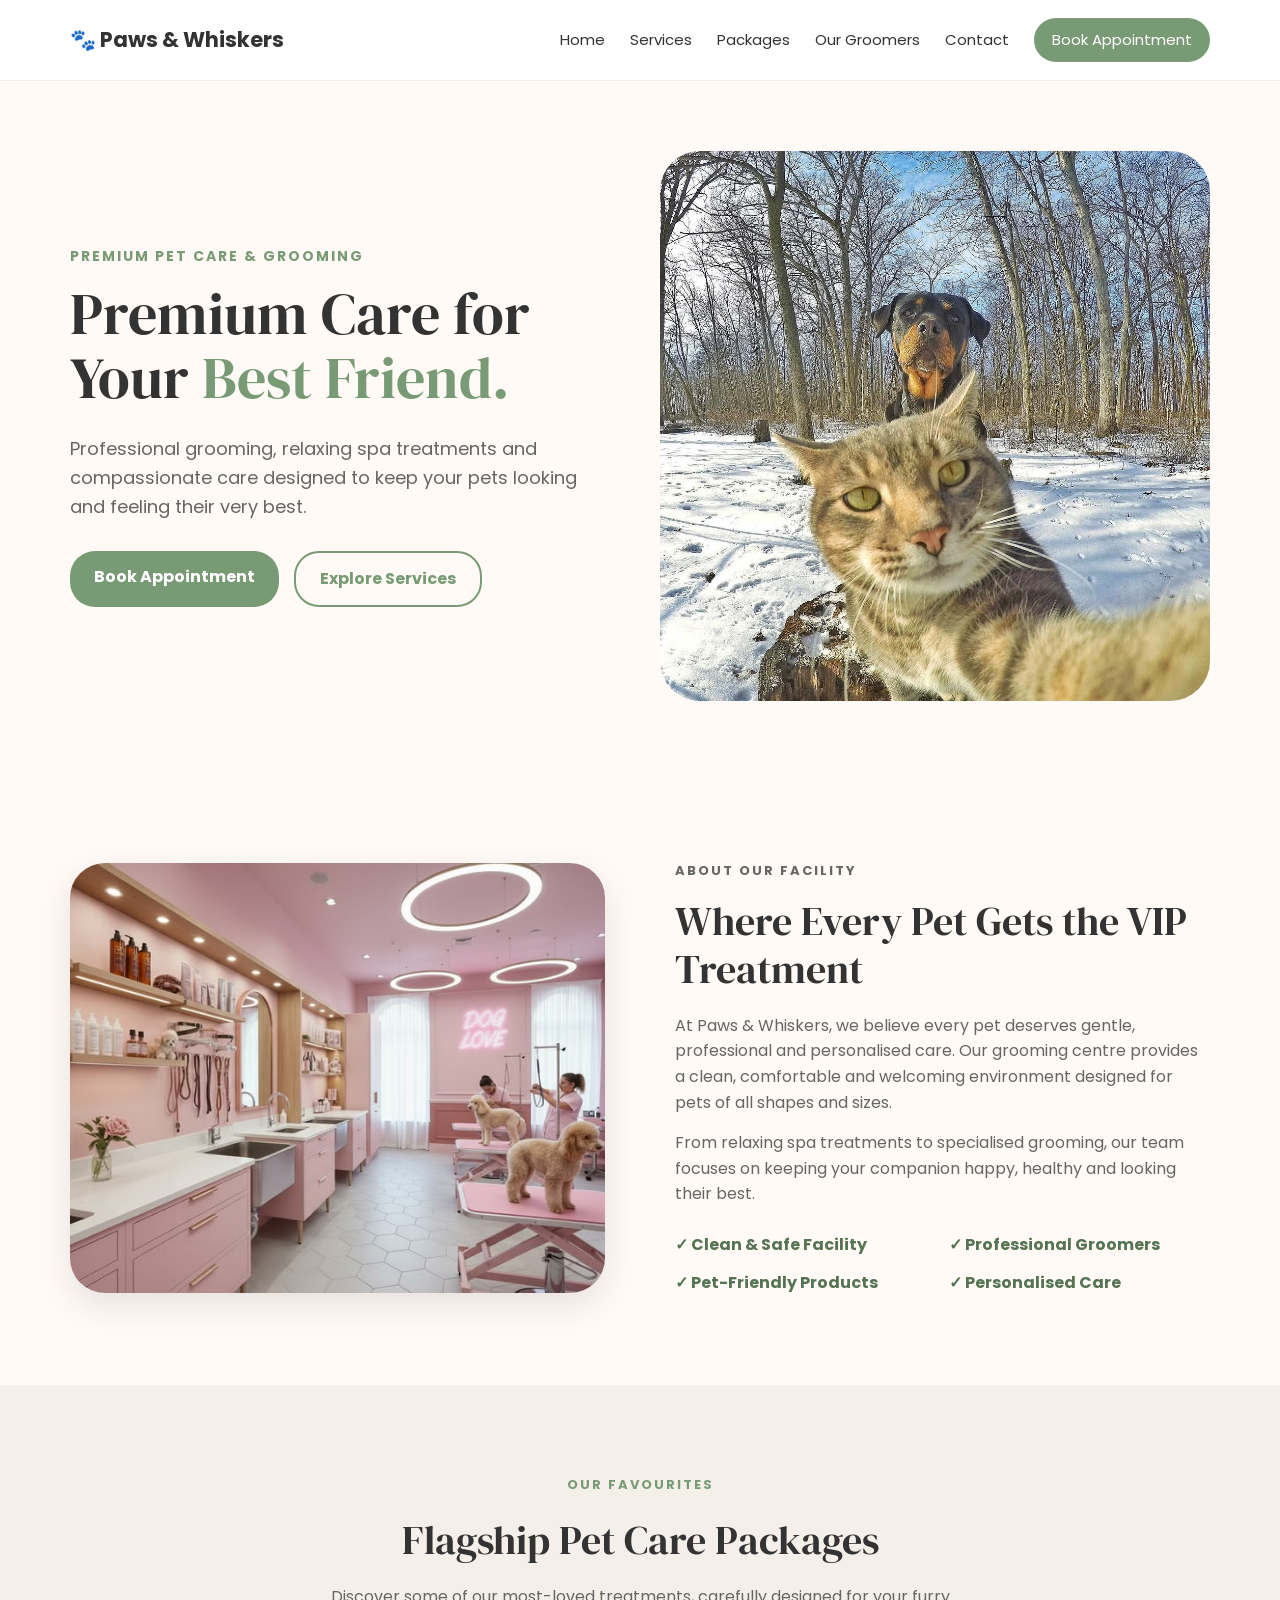
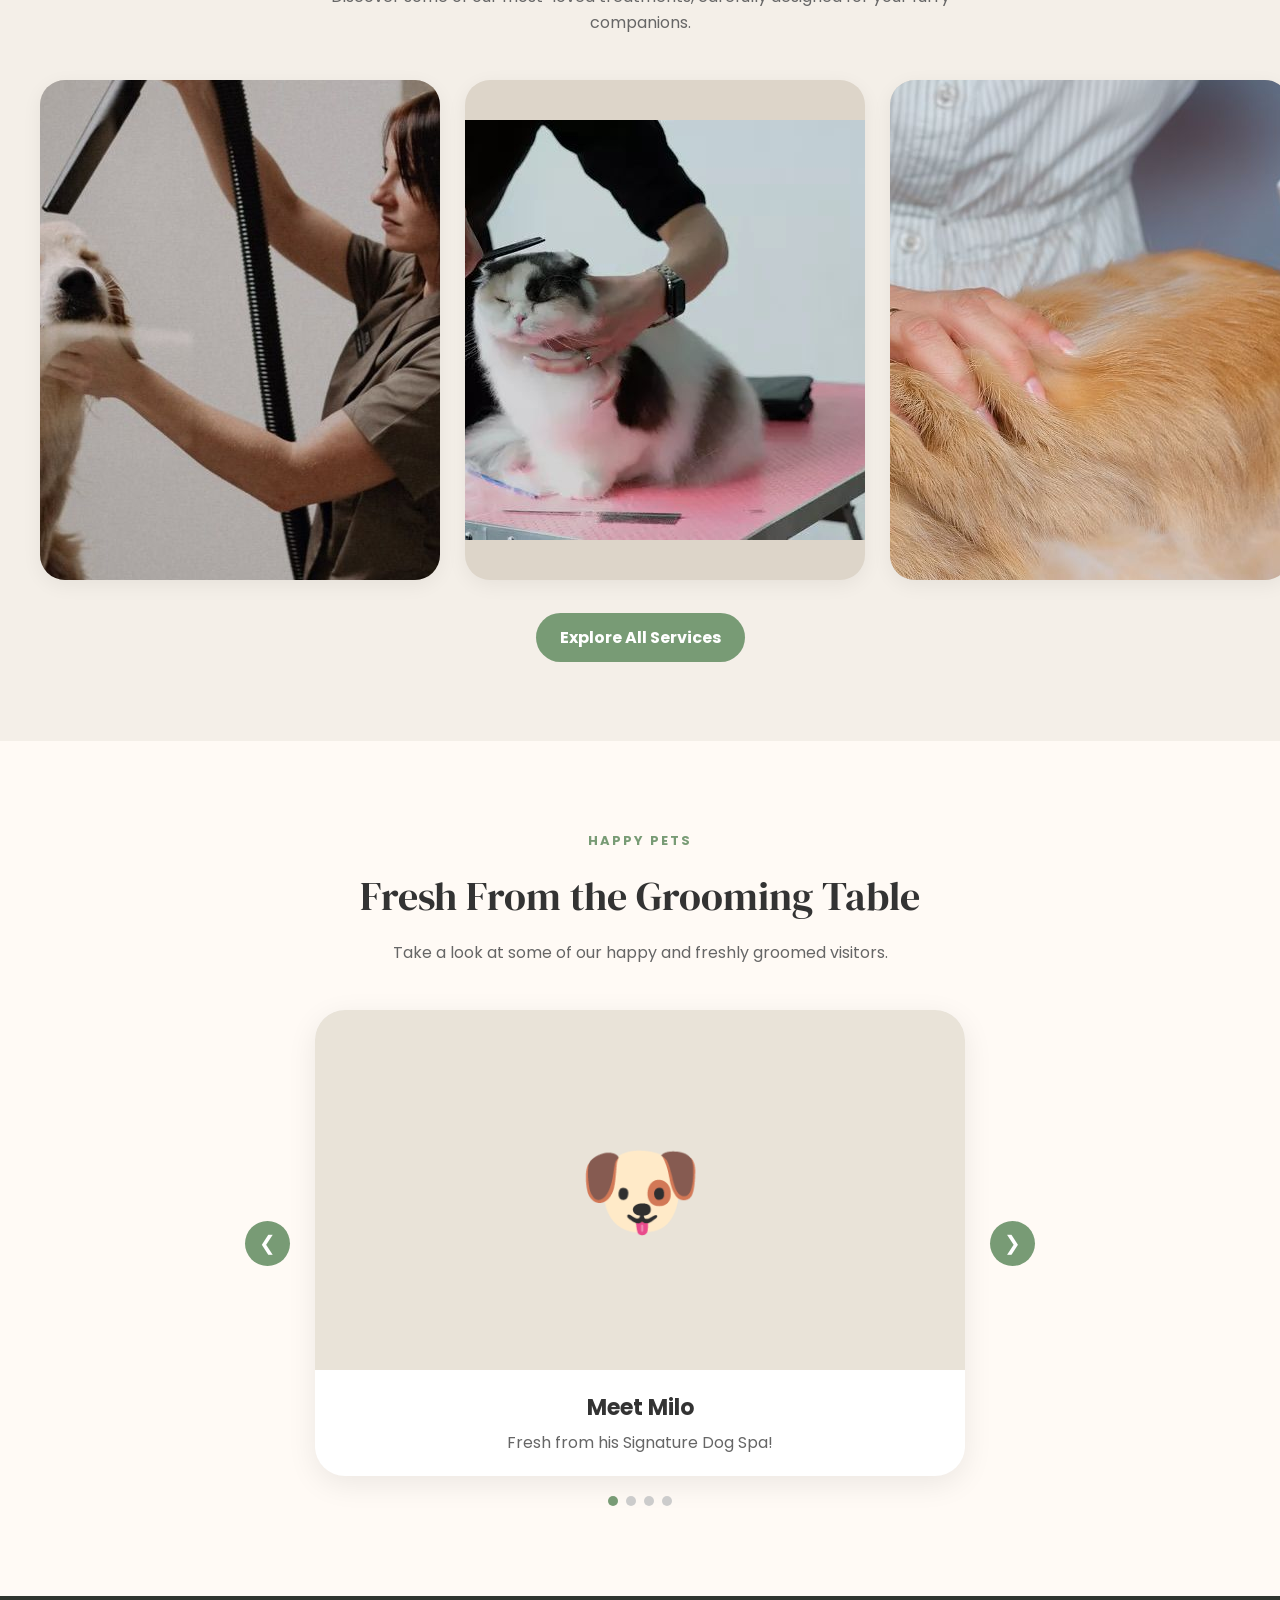
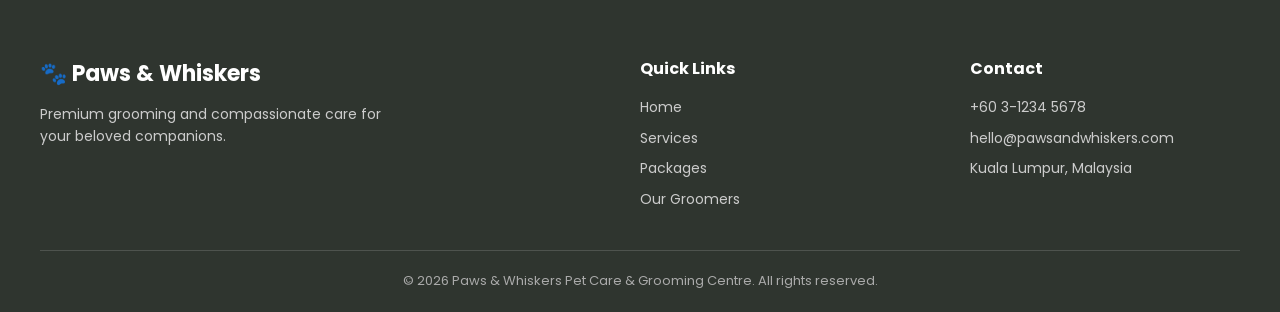
==== index.html @ ade1ec53 "Initial website upload" ====
<!DOCTYPE html>
<html lang="en">

<head>
    <meta charset="UTF-8">
    <meta name="viewport" content="width=device-width, initial-scale=1.0">

    <title>Paws & Whiskers | Pet Care & Grooming</title>

    <link rel="preconnect" href="https://fonts.googleapis.com">

    <link rel="preconnect"
      href="https://fonts.gstatic.com"
      crossorigin>

    <link href="https://fonts.googleapis.com/css2?family=DM+Serif+Display&family=Poppins:wght@400;500;600;700&display=swap"
      rel="stylesheet">
    <link rel="stylesheet" href="css/global.css">
    <link rel="stylesheet" href="css/home.css">
</head>

<body>

    <!-- Navigation Bar -->
    <header>
        <nav class="navbar">

            <a href="index.html" class="logo">
                🐾 Paws & Whiskers
            </a>

            <button class="menu-toggle" id="menuToggle">
              ☰
            </button>
            <div class="nav-links" id="navLinks">
                <a href="index.html">Home</a>
                <a href="service.html">Services</a>
                <a href="packages.html">Packages</a>
                <a href="groomers.html">Our Groomers</a>
                <a href="contact.html">Contact</a>

                <a href="booking.html" class="book-btn">
                    Book Appointment
                </a>
            </div>

        </nav>
    </header>


    <main>

    <!-- Hero Section -->
    <section class="hero">

        <div class="hero-text">

            <p class="hero-label">
                PREMIUM PET CARE & GROOMING
            </p>

            <h1>
                Premium Care for Your
                <span>Best Friend.</span>
            </h1>

            <p class="hero-description">
                Professional grooming, relaxing spa treatments and
                compassionate care designed to keep your pets looking
                and feeling their very best.
            </p>

            <div class="hero-buttons">

                <a href="booking.html" class="primary-btn">
                    Book Appointment
                </a>

                <a href="service.html" class="secondary-btn">
                    Explore Services
                </a>

            </div>

        </div>


        <div class="hero-image">

            <img
                src="images/hero-pets.jpg"
                alt="Happy dog and cat at Paws and Whiskers"
                class="hero-pet-image"
            >

        </div>

    </section>

    <!-- About Section -->
    <section class="about">

    <div class="about-image">
        <img
            src="images/about-salon.jpg"
            alt="Paws and Whiskers grooming facility"
            class="about-photo"
        >
    </div>

    <div class="about-text">

        <p class="section-label">ABOUT OUR FACILITY</p>

        <h2>Where Every Pet Gets the VIP Treatment</h2>

        <p>
            At Paws & Whiskers, we believe every pet deserves gentle,
            professional and personalised care. Our grooming centre
            provides a clean, comfortable and welcoming environment
            designed for pets of all shapes and sizes.
        </p>

        <p>
            From relaxing spa treatments to specialised grooming,
            our team focuses on keeping your companion happy,
            healthy and looking their best.
        </p>

        <div class="about-features">
            <span>✓ Clean & Safe Facility</span>
            <span>✓ Professional Groomers</span>
            <span>✓ Pet-Friendly Products</span>
            <span>✓ Personalised Care</span>
        </div>

    </div>

    </section>

    <!-- Flagship Packages -->
    <section class="flagship">

    <div class="section-heading">

        <p class="section-label">OUR FAVOURITES</p>

        <h2>Flagship Pet Care Packages</h2>

        <p>
            Discover some of our most-loved treatments,
            carefully designed for your furry companions.
        </p>

    </div>


    <div class="package-grid">

        <!-- Dog Package -->
        <div class="package-card">

            <img
                src="images/dog-spa.jpg"
                alt="Signature Dog Spa"
            >

            <div class="package-content">

                <span class="pet-tag">DOG</span>

                <h3>Signature Dog Spa</h3>

                <p>
                    A luxurious cleansing, conditioning and grooming
                    experience for a fresh and healthy coat.
                </p>

                <div class="package-bottom">
                    <strong>From RM85</strong>
                    <a href="service.html">View Details →</a>
                </div>

            </div>

        </div>


        <!-- Cat Package -->
        <div class="package-card">

            <img
                src="images/cat-retreat.jpg"
                alt="Gentle Cat Retreat"
            >

            <div class="package-content">

                <span class="pet-tag">CAT</span>

                <h3>Gentle Cat Retreat</h3>

                <p>
                    A calm and gentle grooming experience designed
                    especially for sensitive feline companions.
                </p>

                <div class="package-bottom">
                    <strong>From RM75</strong>
                    <a href="service.html">View Details →</a>
                </div>

            </div>

        </div>


        <!-- Rabbit Package -->
        <div class="package-card">

            <img
                src="images/bunny-care.jpg"
                alt="Bunny Care Session"
            >

            <div class="package-content">

                <span class="pet-tag">RABBIT</span>

                <h3>Bunny Care Session</h3>

                <p>
                    Gentle coat care, nail trimming and hygiene
                    treatment for your little companion.
                </p>

                <div class="package-bottom">
                    <strong>From RM55</strong>
                    <a href="service.html">View Details →</a>
                </div>

            </div>

        </div>

    </div>


    <div class="view-services">
        <a href="service.html" class="primary-btn">
            Explore All Services
        </a>
    </div>

    </section>

    <!-- Groomed Pets Carousel -->
    <section class="pet-gallery">

    <div class="section-heading">

        <p class="section-label">HAPPY PETS</p>

        <h2>Fresh From the Grooming Table</h2>

        <p>
            Take a look at some of our happy and freshly
            groomed visitors.
        </p>

    </div>


    <div class="carousel">

        <button class="carousel-btn prev-btn" id="prevBtn">
            &#10094;
        </button>


        <div class="carousel-content">

            <div class="carousel-image" id="carouselImage">
                🐶
            </div>

            <div class="carousel-info">

                <h3 id="carouselTitle">
                    Meet Milo
                </h3>

                <p id="carouselDescription">
                    Fresh from his Signature Dog Spa!
                </p>

            </div>

        </div>


        <button class="carousel-btn next-btn" id="nextBtn">
            &#10095;
        </button>

    </div>


    <div class="carousel-dots" id="carouselDots">
        <!-- JavaScript will create the dots -->
    </div>

    </section>

    </main>


    <!-- Footer -->
    <footer class="footer">

        <div class="footer-container">

            <div class="footer-brand">

                <h3>🐾 Paws & Whiskers</h3>

                <p>
                    Premium grooming and compassionate care
                    for your beloved companions.
                </p>

            </div>


            <div class="footer-links">

                <h4>Quick Links</h4>

                <a href="index.html">Home</a>
                <a href="service.html">Services</a>
                <a href="packages.html">Packages</a>
                <a href="groomers.html">Our Groomers</a>

            </div>


            <div class="footer-links">

                <h4>Contact</h4>

                <p>+60 3-1234 5678</p>

                <p>
                 hello@pawsandwhiskers.com
                </p>

                <p>Kuala Lumpur, Malaysia</p>

            </div>

         </div>


        <div class="footer-bottom">

            <p>
                &copy; 2026 Paws & Whiskers Pet Care &
                Grooming Centre. All rights reserved.
            </p>

        </div>

    </footer>

    <script src="js/navigation.js"></script>
    <script src="js/main.js"></script>

</body>

</html>
---- css/global.css ----
/* ==============================
   GLOBAL STYLING
================================ */

* {
    margin: 0;
    padding: 0;
    box-sizing: border-box;
}

body {
    font-family: "Poppins", sans-serif;
    h1,
    h2 {
        font-family: "DM Serif Display", serif;
        font-weight: 400;
    }
    background-color: #fffaf5;
    color: #333;
    line-height: 1.6;
}

a {
    text-decoration: none;
    color: inherit;
}


/* ==============================
   NAVIGATION
================================ */

header {
    background-color: white;
    border-bottom: 1px solid #eeeeee;
}

.navbar {
    max-width: 1200px;
    margin: auto;

    display: flex;
    justify-content: space-between;
    align-items: center;

    padding: 18px 30px;
}

.logo {
    font-size: 21px;
    font-weight: bold;
}

.nav-links {
    display: flex;
    align-items: center;
    gap: 25px;
}

.nav-links a {
    font-size: 15px;
    transition: 0.3s;
}

.nav-links a:hover {
    color: #789b75;
}


/* Book Appointment button */

.book-btn {
    background-color: #789b75;
    color: white !important;

    padding: 10px 18px;
    border-radius: 25px;
}

.book-btn:hover {
    background-color: #5f815c;
}


/* ==============================
   FOOTER
================================ */

.footer {
    background-color: #2f352f;

    color: white;

    padding: 60px 30px 20px;
}


.footer-container {
    max-width: 1200px;

    margin: auto;

    display: grid;

    grid-template-columns:
        2fr 1fr 1fr;

    gap: 60px;
}


.footer-brand h3 {
    font-size: 22px;

    margin-bottom: 12px;
}


.footer-brand p {
    max-width: 350px;

    color: #cccccc;

    font-size: 14px;
}


.footer-links {
    display: flex;

    flex-direction: column;

    gap: 8px;
}


.footer-links h4 {
    margin-bottom: 7px;
}


.footer-links a,
.footer-links p {
    color: #cccccc;

    font-size: 14px;
}


.footer-links a:hover {
    color: white;
}


.footer-bottom {
    max-width: 1200px;

    margin: 40px auto 0;

    padding-top: 20px;

    border-top:
        1px solid rgba(255, 255, 255, 0.15);

    text-align: center;

    color: #aaa;

    font-size: 13px;
}

/* ==============================
   MOBILE MENU BUTTON
================================ */

.menu-toggle {
    display: none;

    border: none;
    background: none;

    font-size: 26px;

    cursor: pointer;

    color: #333;
}

/* ==============================
   TABLET / MOBILE NAVIGATION
================================ */

@media (max-width: 850px) {

    .navbar {
        position: relative;

        padding: 16px 20px;
    }


    .menu-toggle {
        display: block;
    }


    .nav-links {
        display: none;

        position: absolute;

        top: 100%;
        left: 0;

        width: 100%;

        background-color: white;

        flex-direction: column;

        align-items: stretch;

        gap: 0;

        padding: 15px 20px 20px;

        box-shadow:
            0 10px 20px rgba(0, 0, 0, 0.08);

        z-index: 1000;
    }


    .nav-links.active {
        display: flex;
    }


    .nav-links a {
        padding: 12px 5px;

        border-bottom: 1px solid #eeeeee;
    }


    .nav-links .book-btn {
        text-align: center;

        margin-top: 12px;

        border-bottom: none;
    }
    
    .footer-container {
    grid-template-columns: 1fr;

    gap: 35px;
    }

}
---- css/home.css ----
/* ==============================
   HERO SECTION
================================ */

.hero {
    min-height: 650px;

    display: flex;
    align-items: center;
    justify-content: space-between;

    max-width: 1200px;
    margin: auto;

    padding: 70px 30px;
    gap: 60px;
}


/* Hero Text */

.hero-text {
    flex: 1;
}

.hero-label {
    color: #789b75;

    font-size: 14px;
    font-weight: bold;
    letter-spacing: 2px;

    margin-bottom: 15px;
}

.hero h1 {
    font-size: 58px;
    line-height: 1.1;

    margin-bottom: 25px;
}

.hero h1 span {
    color: #789b75;
}

.hero-description {
    max-width: 550px;

    font-size: 18px;
    color: #666;

    margin-bottom: 30px;
}


/* Buttons */

.hero-buttons {
    display: flex;
    gap: 15px;
}

.primary-btn,
.secondary-btn {
    padding: 13px 24px;
    border-radius: 25px;

    font-weight: bold;

    transition: 0.3s;
}

.primary-btn {
    background-color: #789b75;
    color: white;
}

.primary-btn:hover {
    background-color: #5f815c;
    transform: translateY(-2px);
}

.secondary-btn {
    border: 2px solid #789b75;
    color: #789b75;
}

.secondary-btn:hover {
    background-color: #789b75;
    color: white;
}


/* Hero Image */

.hero-image {
    flex: 1;

    display: flex;
    justify-content: center;
}

.hero-pet-image {
    width: 550px;
    height: 550px;

    border-radius: 40px;

    background-color: #e9e3d8;

    display: flex;
    justify-content: center;
    align-items: center;

    font-size: 80px;
}

/* ==============================
   ABOUT SECTION
================================ */

.about {
    display: flex;
    align-items: center;
    gap: 70px;

    max-width: 1200px;
    margin: auto;
    padding: 90px 30px;
}

.about-image,
.about-text {
    flex: 1;
}

.about-photo {
    width: 100%;
    height: 430px;

    object-fit: cover;

    background-color: #e9e3d8;
    border-radius: 35px;

    box-shadow: 0 12px 35px rgba(0,0,0,0.1);

    display: flex;
    justify-content: center;
    align-items: center;

    font-size: 90px;
}

.section-label {
    color: #789b75;
    font-size: 13px;
    font-weight: bold;
    letter-spacing: 2px;

    margin-bottom: 12px;
}

.about-text h2 {
    font-size: 40px;
    line-height: 1.2;

    margin-bottom: 20px;
}

.about-text > p {
    color: #666;
    margin-bottom: 15px;
}

.about-features {
    display: grid;
    grid-template-columns: repeat(2, 1fr);

    gap: 12px;
    margin-top: 25px;

    color: #567353;
    font-weight: bold;
}

/* ==============================
   FLAGSHIP PACKAGES
================================ */

.flagship {
    background-color: #f4efe8;
    padding: 90px 30px;
}

.section-heading {
    text-align: center;

    max-width: 650px;
    margin: 0 auto 45px;
}

.section-heading h2 {
    font-size: 40px;
    margin-bottom: 12px;
}

.section-heading > p:last-child {
    color: #666;
}


/* Package Grid */

.package-grid {
    max-width: 1200px;
    margin: auto;

    display: grid;
    grid-template-columns: repeat(3, 1fr);

    gap: 25px;
}


/* Package Card */

.package-card {
    background-color: white;

    border-radius: 25px;
    overflow: hidden;

    box-shadow: 0 5px 20px rgba(0, 0, 0, 0.06);

    transition: 0.3s;
}

.package-card:hover {
    transform: translateY(-8px);

    box-shadow: 0 12px 30px rgba(0, 0, 0, 0.1);
}

.package-card {
    height: 500px;
    width: 400px;

    background-color: #ddd5c9;

    display: flex;
    justify-content: center;
    align-items: center;

    font-size: 75px;
}

.package-content {
    padding: 25px;
}

.pet-tag {
    display: inline-block;

    background-color: #e4eee2;
    color: #567353;

    padding: 5px 10px;
    border-radius: 15px;

    font-size: 11px;
    font-weight: bold;

    margin-bottom: 12px;
}

.package-content h3 {
    font-size: 22px;
    margin-bottom: 10px;
}

.package-content p {
    color: #666;
    font-size: 14px;

    margin-bottom: 25px;
}


/* Bottom of card */

.package-bottom {
    display: flex;
    justify-content: space-between;
    align-items: center;
}

.package-bottom strong {
    color: #567353;
    font-size: 18px;
}

.package-bottom a {
    color: #789b75;
    font-weight: bold;
    font-size: 13px;
}

.package-bottom a:hover {
    text-decoration: underline;
}


/* Explore Services Button */

.view-services {
    text-align: center;
    margin-top: 45px;
}

/* ==============================
   PET CAROUSEL
================================ */

.pet-gallery {
    padding: 90px 30px;
}

.carousel {
    max-width: 850px;
    margin: auto;

    display: flex;
    align-items: center;
    justify-content: center;

    gap: 25px;
}


/* Main Carousel */

.carousel-content {
    width: 650px;

    background-color: white;

    border-radius: 30px;
    overflow: hidden;

    box-shadow: 0 8px 30px rgba(0, 0, 0, 0.08);

    text-align: center;
}

.carousel-image {
    height: 360px;

    background-color: #e9e3d8;

    display: flex;
    justify-content: center;
    align-items: center;

    font-size: 100px;

    transition: 0.3s;
}

.carousel-info {
    padding: 20px;
}

.carousel-info h3 {
    font-size: 22px;
    margin-bottom: 5px;
}

.carousel-info p {
    color: #666;
}


/* Carousel Buttons */

.carousel-btn {
    width: 45px;
    height: 45px;

    border: none;
    border-radius: 50%;

    background-color: #789b75;
    color: white;

    font-size: 20px;

    cursor: pointer;

    transition: 0.3s;
}

.carousel-btn:hover {
    background-color: #5f815c;
    transform: scale(1.1);
}


/* Carousel Dots */

.carousel-dots {
    display: flex;
    justify-content: center;

    gap: 8px;
    margin-top: 20px;
}

.carousel-dot {
    width: 10px;
    height: 10px;

    background-color: #ccc;
    border-radius: 50%;

    cursor: pointer;
}

.carousel-dot.active {
    background-color: #789b75;
}

/* ==============================
   TABLET RESPONSIVE DESIGN
================================ */

@media (max-width: 900px) {

    /* Hero */

    .hero {
        flex-direction: column;

        text-align: center;

        padding: 60px 25px;
    }


    .hero-description {
        margin-left: auto;
        margin-right: auto;
    }


    .hero-buttons {
        justify-content: center;
    }


    .hero h1 {
        font-size: 48px;
    }


    /* About */

    .about {
        flex-direction: column;

        gap: 40px;

        padding: 70px 25px;
    }


    .about-image,
    .about-text {
        width: 100%;
    }


    /* Packages */

    .package-grid {
        grid-template-columns:
            repeat(2, 1fr);
    }


    /* Carousel */

    .carousel-content {
        width: 550px;
    }

}

/* ==============================
   MOBILE RESPONSIVE DESIGN
================================ */

@media (max-width: 600px) {

    /* Hero */

    .hero {
        min-height: auto;

        padding: 50px 20px;

        gap: 40px;
    }


    .hero h1 {
        font-size: 38px;
    }


    .hero-description {
        font-size: 16px;
    }


    .hero-buttons {
        flex-direction: column;
    }


    .primary-btn,
    .secondary-btn {
        width: 100%;

        text-align: center;
    }


    .hero-pet-image {
        width: 100%;
        height: 320px;

        font-size: 65px;
    }


    /* About */

    .about {
        padding: 60px 20px;
    }


    .about-photo {
        height: 320px;
    }


    .about-text h2 {
        font-size: 32px;
    }


    .about-features {
        grid-template-columns: 1fr;
    }


    /* Section Headings */

    .section-heading h2 {
        font-size: 32px;
    }


    /* Packages */

    .flagship {
        padding: 65px 20px;
    }


    .package-grid {
        grid-template-columns: 1fr;
    }


    /* Carousel */

    .pet-gallery {
        padding: 65px 20px;
    }


    .carousel {
        gap: 8px;
    }


    .carousel-content {
        width: calc(100% - 90px);
    }


    .carousel-image {
        height: 280px;

        font-size: 75px;
    }


    .carousel-btn {
        width: 38px;
        height: 38px;

        flex-shrink: 0;
    }

}
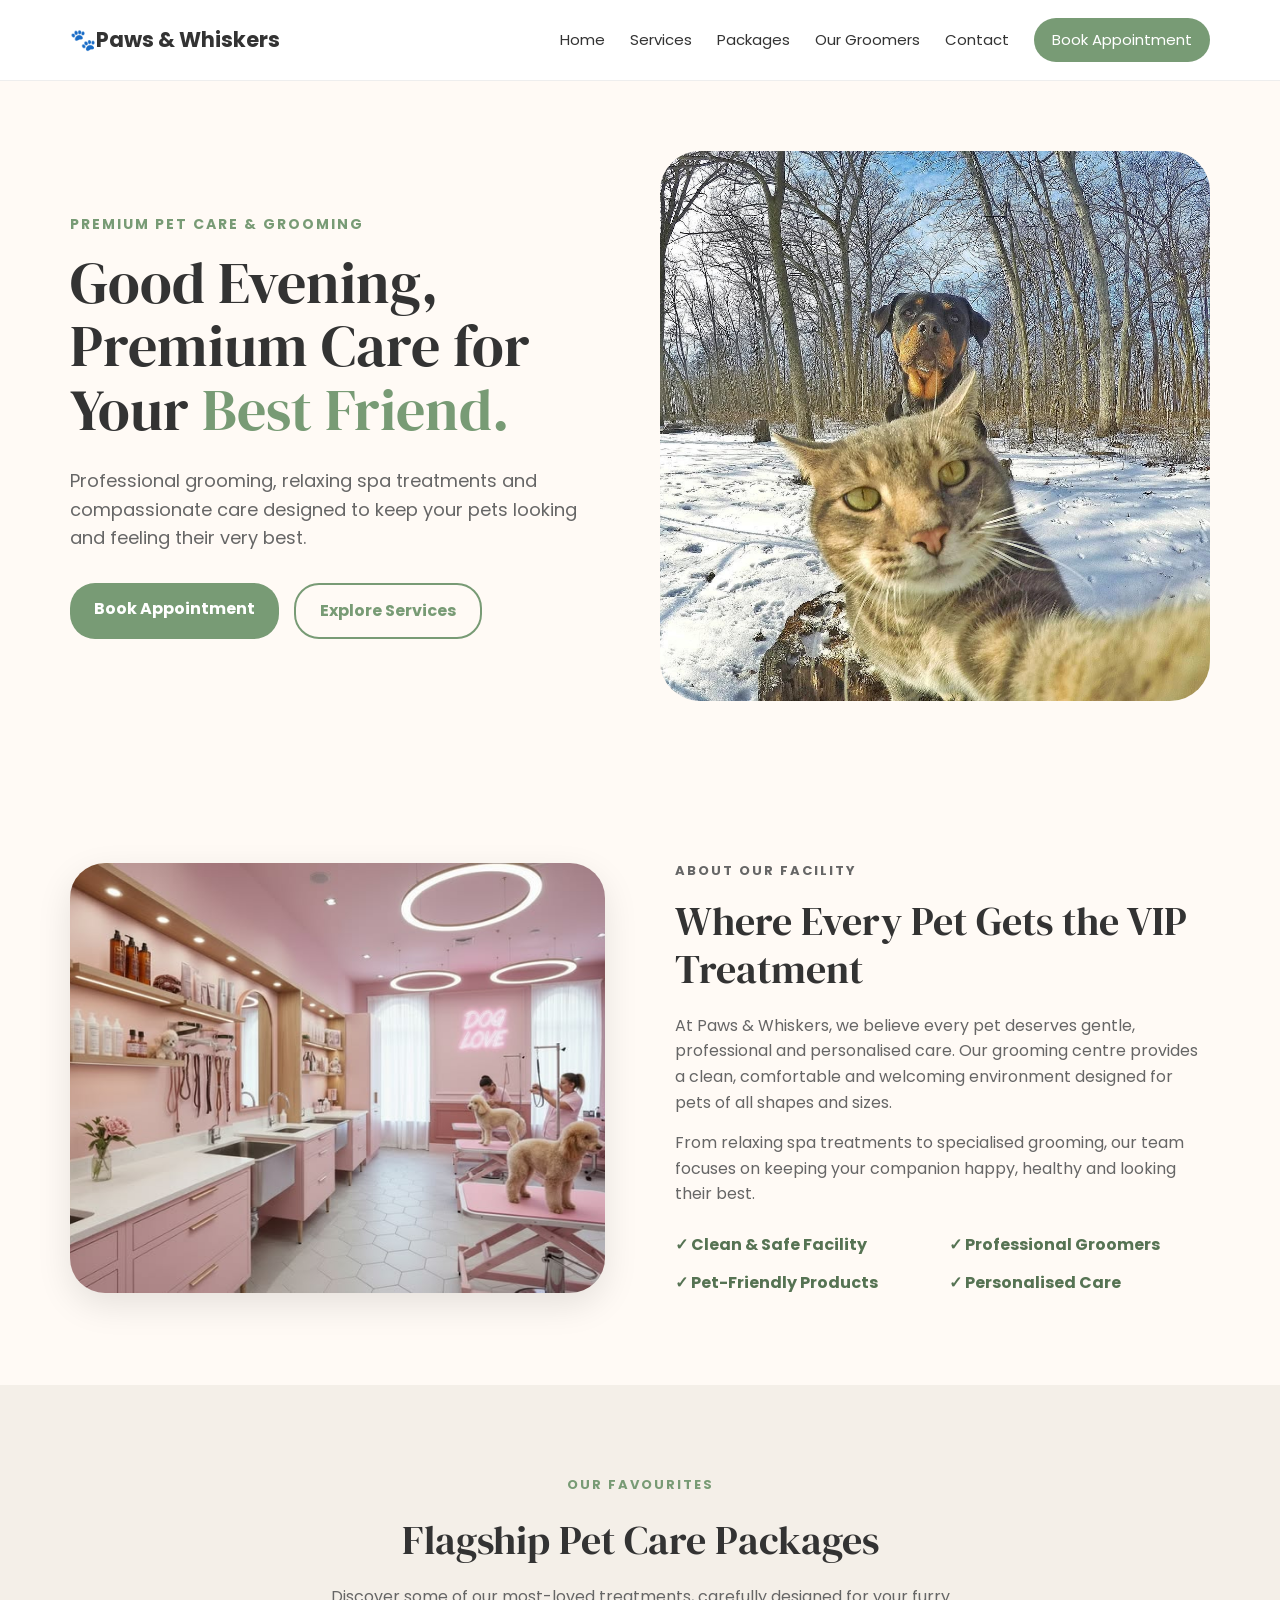
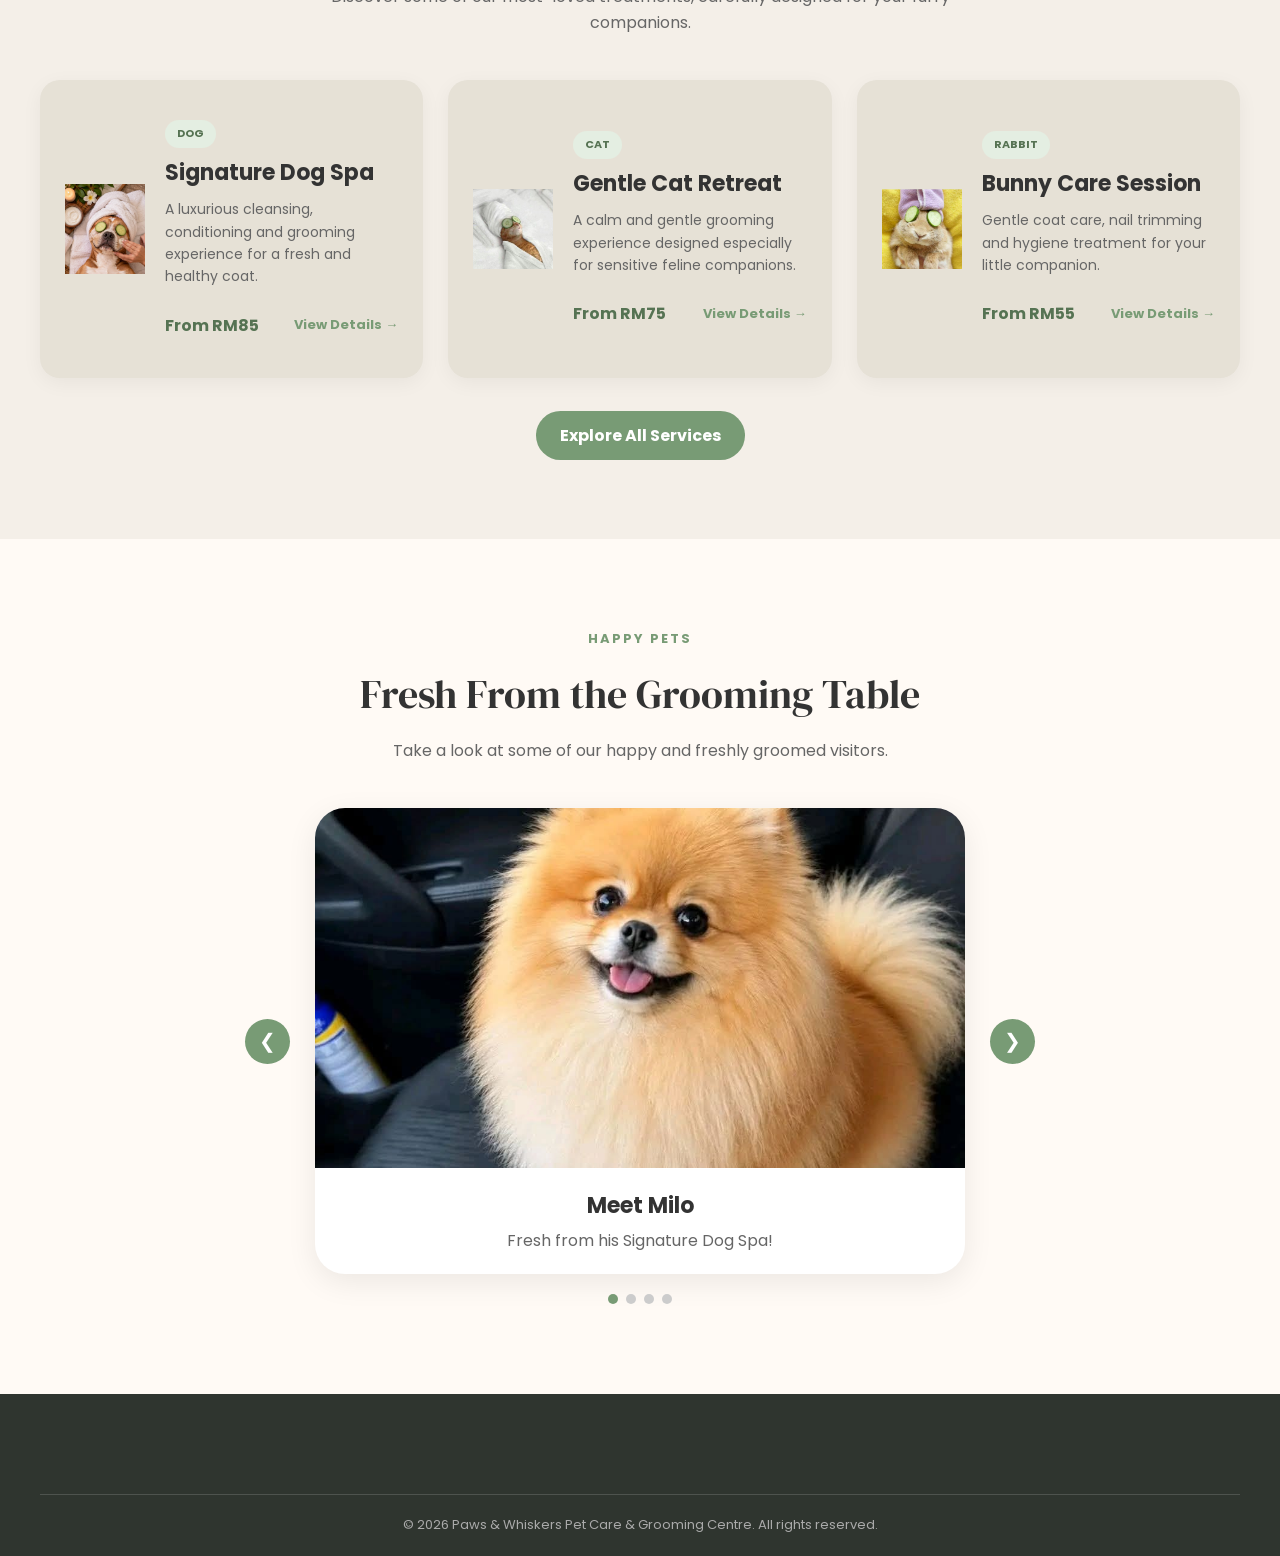
==== commit 0428e1a5: "git push *" ====
--- a/index.html
+++ b/index.html
@@ -1,380 +1,243 @@
 <!DOCTYPE html>
 <html lang="en">
-
 <head>
     <meta charset="UTF-8">
     <meta name="viewport" content="width=device-width, initial-scale=1.0">
-
-    <title>Paws & Whiskers | Pet Care & Grooming</title>
-
+    <title>🐾Paws & Whiskers | Pet Care & Grooming</title>
     <link rel="preconnect" href="https://fonts.googleapis.com">
-
-    <link rel="preconnect"
-      href="https://fonts.gstatic.com"
-      crossorigin>
-
-    <link href="https://fonts.googleapis.com/css2?family=DM+Serif+Display&family=Poppins:wght@400;500;600;700&display=swap"
-      rel="stylesheet">
+    <link rel="preconnect" href="https://fonts.gstatic.com" crossorigin>
+    <link href="https://fonts.googleapis.com/css2?family=DM+Serif+Display&family=Poppins:wght@400;500;600;700&display=swap" rel="stylesheet">
     <link rel="stylesheet" href="css/global.css">
     <link rel="stylesheet" href="css/home.css">
+    
+    <!-- New overrides for the Flagship Packages to match your specific design -->
+    <style>
+        .package-grid {
+            max-width: 1200px;
+            margin: auto;
+            display: grid;
+            grid-template-columns: repeat(3, 1fr);
+            gap: 25px;
+        }
+
+        .package-card {
+            background-color: #e6e1d6; /* Beige background from screenshot */
+            border-radius: 20px;
+            padding: 40px 25px;
+            display: flex;
+            align-items: center;
+            gap: 20px;
+            box-shadow: 0 5px 20px rgba(0,0,0,0.05);
+            transition: transform 0.3s ease;
+            text-align: left;
+            height: auto;
+            width: auto;
+        }
+
+        .package-card:hover {
+            transform: translateY(-8px);
+        }
+
+        .package-icon {
+            width: 80px;
+            height: auto;
+            flex-shrink: 0;
+        }
+
+        .package-content {
+            display: flex;
+            flex-direction: column;
+            align-items: flex-start;
+            padding: 0;
+        }
+
+        .pet-tag {
+            background-color: #e4eee2;
+            color: #567353;
+            padding: 5px 12px;
+            border-radius: 15px;
+            font-size: 11px;
+            font-weight: bold;
+            margin-bottom: 12px;
+            text-transform: uppercase;
+        }
+
+        .package-content h3 {
+            font-size: 22px;
+            margin-bottom: 12px;
+            line-height: 1.2;
+            color: #333;
+        }
+
+        .package-content p {
+            color: #666;
+            font-size: 14px;
+            margin-bottom: 25px;
+            line-height: 1.6;
+        }
+
+        .package-bottom {
+            display: flex;
+            justify-content: space-between;
+            align-items: center;
+            width: 100%;
+        }
+
+        .package-bottom strong {
+            color: #567353;
+            font-size: 16px;
+        }
+
+        .package-bottom a {
+            color: #789b75;
+            font-weight: bold;
+            font-size: 13px;
+        }
+
+        @media (max-width: 1000px) {
+            .package-grid { grid-template-columns: 1fr; }
+        }
+    </style>
 </head>
-
 <body>
 
-    <!-- Navigation Bar -->
     <header>
         <nav class="navbar">
-
-            <a href="index.html" class="logo">
-                🐾 Paws & Whiskers
-            </a>
-
-            <button class="menu-toggle" id="menuToggle">
-              ☰
-            </button>
+            <a href="index.html" class="logo">🐾Paws & Whiskers</a>
+            <button class="menu-toggle" id="menuToggle">☰</button>
             <div class="nav-links" id="navLinks">
                 <a href="index.html">Home</a>
                 <a href="service.html">Services</a>
                 <a href="packages.html">Packages</a>
                 <a href="groomers.html">Our Groomers</a>
                 <a href="contact.html">Contact</a>
-
-                <a href="booking.html" class="book-btn">
-                    Book Appointment
-                </a>
-            </div>
-
+                <a href="booking.html" class="book-btn">Book Appointment</a>
+            </div>
         </nav>
     </header>
 
-
     <main>
-
-    <!-- Hero Section -->
-    <section class="hero">
-
-        <div class="hero-text">
-
-            <p class="hero-label">
-                PREMIUM PET CARE & GROOMING
-            </p>
-
-            <h1>
-                Premium Care for Your
-                <span>Best Friend.</span>
-            </h1>
-
-            <p class="hero-description">
-                Professional grooming, relaxing spa treatments and
-                compassionate care designed to keep your pets looking
-                and feeling their very best.
-            </p>
-
-            <div class="hero-buttons">
-
-                <a href="booking.html" class="primary-btn">
-                    Book Appointment
-                </a>
-
-                <a href="service.html" class="secondary-btn">
-                    Explore Services
-                </a>
-
-            </div>
-
+        <!-- Hero Section -->
+        <section class="hero">
+            <div class="hero-text">
+                <p class="hero-label">PREMIUM PET CARE & GROOMING</p>
+                <h1 id="dynamicGreeting">Premium Care for Your <span>Best Friend.</span></h1>
+                <p class="hero-description">Professional grooming, relaxing spa treatments and compassionate care designed to keep your pets looking and feeling their very best.</p>
+                <div class="hero-buttons">
+                    <a href="booking.html" class="primary-btn">Book Appointment</a>
+                    <a href="service.html" class="secondary-btn">Explore Services</a>
+                </div>
+            </div>
+            <div class="hero-image">
+                <img src="images/hero-pets.jpg" alt="Happy dog and cat" class="hero-pet-image">
+            </div>
+        </section>
+
+        <!-- About Section -->
+        <section class="about">
+            <div class="about-image">
+                <img src="images/about-salon.jpg" alt="Grooming facility" class="about-photo">
+            </div>
+            <div class="about-text">
+                <p class="section-label">ABOUT OUR FACILITY</p>
+                <h2>Where Every Pet Gets the VIP Treatment</h2>
+                <p>At Paws & Whiskers, we believe every pet deserves gentle, professional and personalised care. Our grooming centre provides a clean, comfortable and welcoming environment designed for pets of all shapes and sizes.</p>
+                <p>From relaxing spa treatments to specialised grooming, our team focuses on keeping your companion happy, healthy and looking their best.</p>
+                <div class="about-features">
+                    <span>✓ Clean & Safe Facility</span>
+                    <span>✓ Professional Groomers</span>
+                    <span>✓ Pet-Friendly Products</span>
+                    <span>✓ Personalised Care</span>
+                </div>
+            </div>
+        </section>
+
+        <!-- Flagship Packages  -->
+        <section class="flagship">
+            <div class="section-heading">
+                <p class="section-label">OUR FAVOURITES</p>
+                <h2>Flagship Pet Care Packages</h2>
+                <p>Discover some of our most-loved treatments, carefully designed for your furry companions.</p>
+            </div>
+            
+            <div class="package-grid">
+                <!-- Dog Package -->
+                <div class="package-card">
+                    <img src="images/srv-dog-spa.jpg" alt="use back srv-dog-spa same thing la hahaha" class="package-icon">
+                    <div class="package-content">
+                        <span class="pet-tag">DOG</span>
+                        <h3>Signature Dog Spa</h3>
+                        <p>A luxurious cleansing, conditioning and grooming experience for a fresh and healthy coat.</p>
+                        <div class="package-bottom">
+                            <strong>From RM85</strong>
+                            <a href="service.html">View Details →</a>
+                        </div>
+                    </div>
+                </div>
+
+                <!-- Cat Package -->
+                <div class="package-card">
+                    <img src="images/srv-cat-spa.jpg" alt="Use back srv-cat-spa" class="package-icon">
+                    <div class="package-content">
+                        <span class="pet-tag">CAT</span>
+                        <h3>Gentle Cat Retreat</h3>
+                        <p>A calm and gentle grooming experience designed especially for sensitive feline companions.</p>
+                        <div class="package-bottom">
+                            <strong>From RM75</strong>
+                            <a href="service.html">View Details →</a>
+                        </div>
+                    </div>
+                </div>
+
+                <!-- Rabbit Package -->
+                <div class="package-card">
+                    <img src="images/srv-rabbit-care.jpg" alt="Use Back srv-rabbit-care " class="package-icon">
+                    <div class="package-content">
+                        <span class="pet-tag">RABBIT</span>
+                        <h3>Bunny Care Session</h3>
+                        <p>Gentle coat care, nail trimming and hygiene treatment for your little companion.</p>
+                        <div class="package-bottom">
+                            <strong>From RM55</strong>
+                            <a href="service.html">View Details →</a>
+                        </div>
+                    </div>
+                </div>
+            </div>
+
+            <div class="view-services">
+                <a href="service.html" class="primary-btn">Explore All Services</a>
+            </div>
+        </section>
+
+        <!-- Groomed Pets Carousel -->
+        <section class="pet-gallery">
+            <div class="section-heading">
+                <p class="section-label">HAPPY PETS</p>
+                <h2>Fresh From the Grooming Table</h2>
+                <p>Take a look at some of our happy and freshly groomed visitors.</p>
+            </div>
+            <div class="carousel">
+                <button class="carousel-btn prev-btn" id="prevBtn">&#10094;</button>
+                <div class="carousel-content">
+                    <div class="carousel-image" id="carouselImage" style="transition: opacity 0.4s ease;"></div>
+                    <div class="carousel-info">
+                        <h3 id="carouselTitle">Meet Milo</h3>
+                        <p id="carouselDescription">Fresh from his Signature Dog Spa!</p>
+                    </div>
+                </div>
+                <button class="carousel-btn next-btn" id="nextBtn">&#10095;</button>
+            </div>
+            <div class="carousel-dots" id="carouselDots"></div>
+        </section>
+    </main>
+
+    <footer class="footer">
+        <div class="footer-bottom">
+            <p>&copy; 2026 Paws & Whiskers Pet Care & Grooming Centre. All rights reserved.</p>
         </div>
-
-
-        <div class="hero-image">
-
-            <img
-                src="images/hero-pets.jpg"
-                alt="Happy dog and cat at Paws and Whiskers"
-                class="hero-pet-image"
-            >
-
-        </div>
-
-    </section>
-
-    <!-- About Section -->
-    <section class="about">
-
-    <div class="about-image">
-        <img
-            src="images/about-salon.jpg"
-            alt="Paws and Whiskers grooming facility"
-            class="about-photo"
-        >
-    </div>
-
-    <div class="about-text">
-
-        <p class="section-label">ABOUT OUR FACILITY</p>
-
-        <h2>Where Every Pet Gets the VIP Treatment</h2>
-
-        <p>
-            At Paws & Whiskers, we believe every pet deserves gentle,
-            professional and personalised care. Our grooming centre
-            provides a clean, comfortable and welcoming environment
-            designed for pets of all shapes and sizes.
-        </p>
-
-        <p>
-            From relaxing spa treatments to specialised grooming,
-            our team focuses on keeping your companion happy,
-            healthy and looking their best.
-        </p>
-
-        <div class="about-features">
-            <span>✓ Clean & Safe Facility</span>
-            <span>✓ Professional Groomers</span>
-            <span>✓ Pet-Friendly Products</span>
-            <span>✓ Personalised Care</span>
-        </div>
-
-    </div>
-
-    </section>
-
-    <!-- Flagship Packages -->
-    <section class="flagship">
-
-    <div class="section-heading">
-
-        <p class="section-label">OUR FAVOURITES</p>
-
-        <h2>Flagship Pet Care Packages</h2>
-
-        <p>
-            Discover some of our most-loved treatments,
-            carefully designed for your furry companions.
-        </p>
-
-    </div>
-
-
-    <div class="package-grid">
-
-        <!-- Dog Package -->
-        <div class="package-card">
-
-            <img
-                src="images/dog-spa.jpg"
-                alt="Signature Dog Spa"
-            >
-
-            <div class="package-content">
-
-                <span class="pet-tag">DOG</span>
-
-                <h3>Signature Dog Spa</h3>
-
-                <p>
-                    A luxurious cleansing, conditioning and grooming
-                    experience for a fresh and healthy coat.
-                </p>
-
-                <div class="package-bottom">
-                    <strong>From RM85</strong>
-                    <a href="service.html">View Details →</a>
-                </div>
-
-            </div>
-
-        </div>
-
-
-        <!-- Cat Package -->
-        <div class="package-card">
-
-            <img
-                src="images/cat-retreat.jpg"
-                alt="Gentle Cat Retreat"
-            >
-
-            <div class="package-content">
-
-                <span class="pet-tag">CAT</span>
-
-                <h3>Gentle Cat Retreat</h3>
-
-                <p>
-                    A calm and gentle grooming experience designed
-                    especially for sensitive feline companions.
-                </p>
-
-                <div class="package-bottom">
-                    <strong>From RM75</strong>
-                    <a href="service.html">View Details →</a>
-                </div>
-
-            </div>
-
-        </div>
-
-
-        <!-- Rabbit Package -->
-        <div class="package-card">
-
-            <img
-                src="images/bunny-care.jpg"
-                alt="Bunny Care Session"
-            >
-
-            <div class="package-content">
-
-                <span class="pet-tag">RABBIT</span>
-
-                <h3>Bunny Care Session</h3>
-
-                <p>
-                    Gentle coat care, nail trimming and hygiene
-                    treatment for your little companion.
-                </p>
-
-                <div class="package-bottom">
-                    <strong>From RM55</strong>
-                    <a href="service.html">View Details →</a>
-                </div>
-
-            </div>
-
-        </div>
-
-    </div>
-
-
-    <div class="view-services">
-        <a href="service.html" class="primary-btn">
-            Explore All Services
-        </a>
-    </div>
-
-    </section>
-
-    <!-- Groomed Pets Carousel -->
-    <section class="pet-gallery">
-
-    <div class="section-heading">
-
-        <p class="section-label">HAPPY PETS</p>
-
-        <h2>Fresh From the Grooming Table</h2>
-
-        <p>
-            Take a look at some of our happy and freshly
-            groomed visitors.
-        </p>
-
-    </div>
-
-
-    <div class="carousel">
-
-        <button class="carousel-btn prev-btn" id="prevBtn">
-            &#10094;
-        </button>
-
-
-        <div class="carousel-content">
-
-            <div class="carousel-image" id="carouselImage">
-                🐶
-            </div>
-
-            <div class="carousel-info">
-
-                <h3 id="carouselTitle">
-                    Meet Milo
-                </h3>
-
-                <p id="carouselDescription">
-                    Fresh from his Signature Dog Spa!
-                </p>
-
-            </div>
-
-        </div>
-
-
-        <button class="carousel-btn next-btn" id="nextBtn">
-            &#10095;
-        </button>
-
-    </div>
-
-
-    <div class="carousel-dots" id="carouselDots">
-        <!-- JavaScript will create the dots -->
-    </div>
-
-    </section>
-
-    </main>
-
-
-    <!-- Footer -->
-    <footer class="footer">
-
-        <div class="footer-container">
-
-            <div class="footer-brand">
-
-                <h3>🐾 Paws & Whiskers</h3>
-
-                <p>
-                    Premium grooming and compassionate care
-                    for your beloved companions.
-                </p>
-
-            </div>
-
-
-            <div class="footer-links">
-
-                <h4>Quick Links</h4>
-
-                <a href="index.html">Home</a>
-                <a href="service.html">Services</a>
-                <a href="packages.html">Packages</a>
-                <a href="groomers.html">Our Groomers</a>
-
-            </div>
-
-
-            <div class="footer-links">
-
-                <h4>Contact</h4>
-
-                <p>+60 3-1234 5678</p>
-
-                <p>
-                 hello@pawsandwhiskers.com
-                </p>
-
-                <p>Kuala Lumpur, Malaysia</p>
-
-            </div>
-
-         </div>
-
-
-        <div class="footer-bottom">
-
-            <p>
-                &copy; 2026 Paws & Whiskers Pet Care &
-                Grooming Centre. All rights reserved.
-            </p>
-
-        </div>
-
     </footer>
 
     <script src="js/navigation.js"></script>
     <script src="js/main.js"></script>
-
 </body>
-
 </html>
